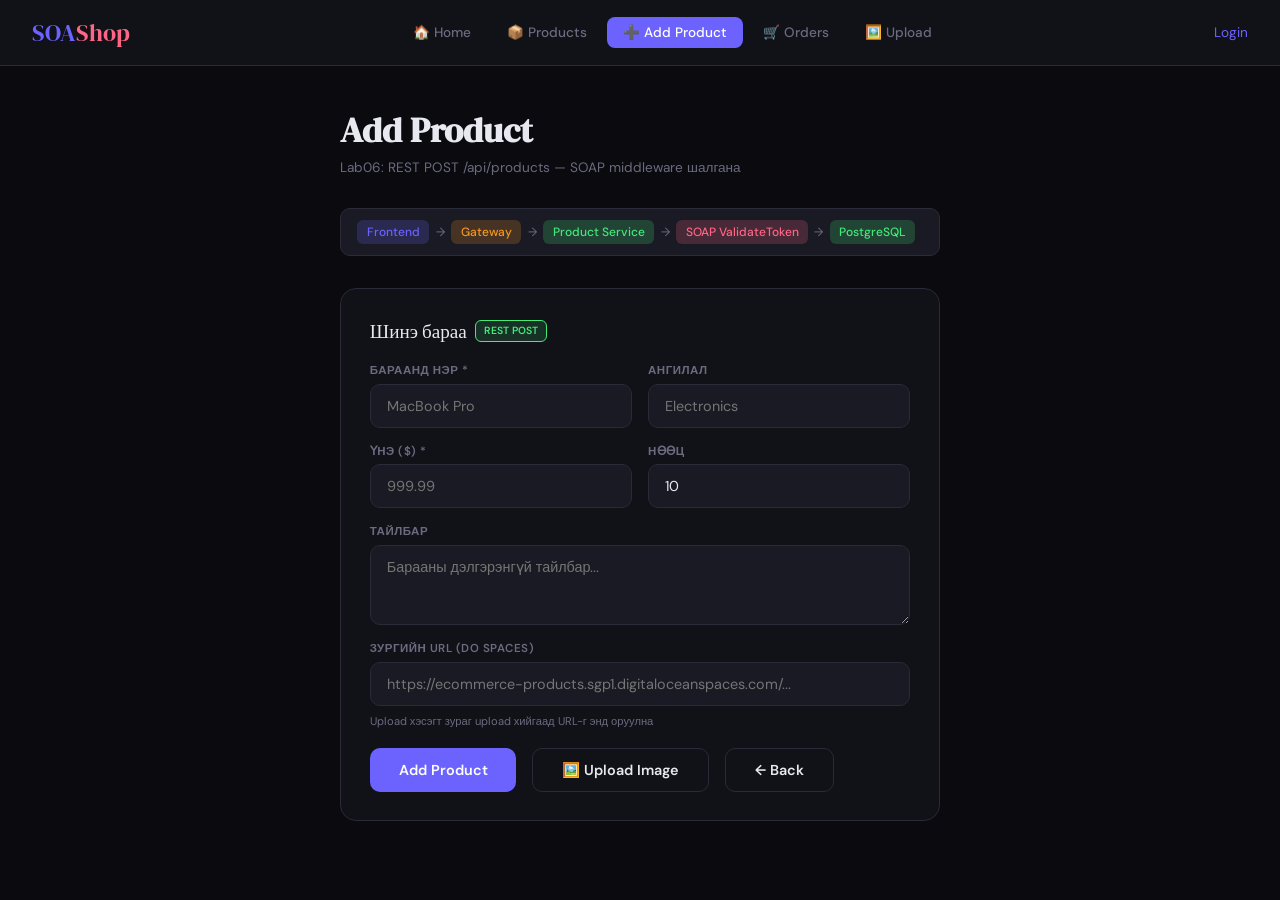
==== add-product.html @ 0b2d2a20 "feat: SOA E-Commerce Frontend" ====
<!DOCTYPE html>
<html lang="mn">
<head>
<meta charset="UTF-8">
<meta name="viewport" content="width=device-width, initial-scale=1.0">
<title>SOAShop — Add Product</title>
<link rel="stylesheet" href="css/style.css">
<style>
  .wrap { max-width: 600px; margin: 0 auto; }
</style>
</head>
<body>
<header id="header"></header>
<main>
  <div class="wrap">
    <h1>Add Product</h1>
    <p class="subtitle">Lab06: REST POST /api/products — SOAP middleware шалгана</p>

    <div class="flow">
      <span class="fn fn-client">Frontend</span>
      <span class="fa">→</span>
      <span class="fn fn-gateway">Gateway</span>
      <span class="fa">→</span>
      <span class="fn fn-service">Product Service</span>
      <span class="fa">→</span>
      <span class="fn fn-soap">SOAP ValidateToken</span>
      <span class="fa">→</span>
      <span class="fn fn-service">PostgreSQL</span>
    </div>

    <div class="card">
      <div class="card-title">Шинэ бараа <span class="badge badge-rest">REST POST</span></div>

      <div class="form-grid">
        <div class="field">
          <label>Бараанд нэр *</label>
          <input type="text" id="name" placeholder="MacBook Pro">
        </div>
        <div class="field">
          <label>Ангилал</label>
          <input type="text" id="category" placeholder="Electronics">
        </div>
        <div class="field">
          <label>Үнэ ($) *</label>
          <input type="number" id="price" placeholder="999.99" step="0.01">
        </div>
        <div class="field">
          <label>Нөөц</label>
          <input type="number" id="stock" placeholder="10" value="10">
        </div>
        <div class="field full">
          <label>Тайлбар</label>
          <textarea id="description" placeholder="Барааны дэлгэрэнгүй тайлбар..."></textarea>
        </div>
        <div class="field full">
          <label>Зургийн URL (DO Spaces)</label>
          <input type="text" id="imageUrl" placeholder="https://ecommerce-products.sgp1.digitaloceanspaces.com/...">
          <small style="color:var(--muted);font-size:0.7rem;margin-top:0.2rem">Upload хэсэгт зураг upload хийгаад URL-г энд оруулна</small>
        </div>
      </div>

      <div style="display:flex;gap:1rem;margin-top:1.2rem">
        <button class="btn btn-primary" id="addBtn" onclick="addProduct()" style="margin-top:0">
          <span id="addSpin" class="spin" style="display:none"></span>
          Add Product
        </button>
        <a href="files.html" class="btn btn-outline" style="margin-top:0;text-decoration:none">🖼️ Upload Image</a>
        <a href="products.html" class="btn btn-outline" style="margin-top:0;text-decoration:none">← Back</a>
      </div>

      <div id="add-alert" class="alert"></div>
    </div>
  </div>
</main>

<script src="js/app.js"></script>
<script>
  renderHeader('add-product');

  // Pre-fill image URL from localStorage if coming from upload
  window.onload = () => {
    const url = localStorage.getItem('last_upload_url');
    if (url) {
      document.getElementById('imageUrl').value = url;
      localStorage.removeItem('last_upload_url');
    }
  };

  async function addProduct() {
    if (!requireAuth()) return;

    const name  = document.getElementById('name').value.trim();
    const price = parseFloat(document.getElementById('price').value);

    if (!name || !price) {
      return showAlert('add-alert', 'error', 'Нэр болон үнэ заавал оруулна уу');
    }

    document.getElementById('addSpin').style.display = 'inline-block';
    document.getElementById('addBtn').disabled = true;

    try {
      const { data, status, ok } = await apiPost('/api/products', {
        name,
        category:    document.getElementById('category').value.trim() || 'General',
        price,
        stock:       parseInt(document.getElementById('stock').value) || 0,
        description: document.getElementById('description').value.trim(),
        imageUrl:    document.getElementById('imageUrl').value.trim() || null
      });

      if (ok) {
        showAlert('add-alert', 'success', `✅ Бараа нэмэгдлээ! ID: ${data.id}`);
        setTimeout(() => window.location.href = 'products.html', 1500);
      } else if (status === 401 || status === 403) {
        showAlert('add-alert', 'error', '❌ Эрх хүрэхгүй байна. SELLER эрхтэйгээр нэвтрэнэ үү.');
      } else {
        showAlert('add-alert', 'error', `❌ Алдаа: ${status}`);
      }
    } catch(e) {
      showAlert('add-alert', 'error', 'Gateway error: ' + e.message);
    }

    document.getElementById('addSpin').style.display = 'none';
    document.getElementById('addBtn').disabled = false;
  }
</script>
</body>
</html>
---- css/style.css ----
@import url('https://fonts.googleapis.com/css2?family=DM+Serif+Display:ital@0;1&family=DM+Sans:wght@300;400;500;600&display=swap');

:root {
  --bg: #0a0a0f;
  --surface: #111118;
  --surface2: #1a1a24;
  --border: #2a2a38;
  --accent: #6c63ff;
  --accent2: #ff6584;
  --success: #43e97b;
  --warning: #f7971e;
  --text: #e8e8f0;
  --muted: #6b6b80;
  --font-display: 'DM Serif Display', serif;
  --font-body: 'DM Sans', sans-serif;
}

* { margin: 0; padding: 0; box-sizing: border-box; }

body {
  background: var(--bg);
  color: var(--text);
  font-family: var(--font-body);
  min-height: 100vh;
}

/* HEADER */
header {
  display: flex;
  align-items: center;
  justify-content: space-between;
  padding: 1rem 2rem;
  border-bottom: 1px solid var(--border);
  background: var(--surface);
  position: sticky;
  top: 0;
  z-index: 100;
}

.logo {
  font-family: var(--font-display);
  font-size: 1.5rem;
  color: var(--accent);
  text-decoration: none;
}
.logo span { color: var(--accent2); }

nav { display: flex; gap: 0.25rem; }

nav a {
  padding: 0.45rem 1rem;
  border-radius: 8px;
  text-decoration: none;
  color: var(--muted);
  font-size: 0.85rem;
  font-weight: 500;
  transition: all 0.2s;
}
nav a:hover { color: var(--text); background: var(--surface2); }
nav a.active { background: var(--accent); color: white; }

.user-badge {
  display: flex;
  align-items: center;
  gap: 0.5rem;
  font-size: 0.8rem;
  color: var(--muted);
}

.role-tag {
  background: var(--accent);
  color: white;
  padding: 0.2rem 0.6rem;
  border-radius: 20px;
  font-size: 0.7rem;
  font-weight: 600;
}

.btn-logout {
  background: transparent;
  border: 1px solid var(--border);
  color: var(--muted);
  padding: 0.3rem 0.7rem;
  border-radius: 8px;
  cursor: pointer;
  font-size: 0.75rem;
  font-family: var(--font-body);
  transition: all 0.2s;
}
.btn-logout:hover { border-color: var(--accent2); color: var(--accent2); }

/* MAIN */
main {
  max-width: 1000px;
  margin: 0 auto;
  padding: 2.5rem 2rem;
}

h1 {
  font-family: var(--font-display);
  font-size: 2.2rem;
  margin-bottom: 0.3rem;
}

.subtitle { color: var(--muted); font-size: 0.85rem; margin-bottom: 2rem; }

/* FLOW BAR */
.flow {
  display: flex;
  align-items: center;
  gap: 0.4rem;
  flex-wrap: wrap;
  font-size: 0.75rem;
  padding: 0.7rem 1rem;
  background: var(--surface2);
  border-radius: 10px;
  margin-bottom: 2rem;
  border: 1px solid var(--border);
}
.fn { padding: 0.25rem 0.6rem; border-radius: 6px; font-weight: 500; }
.fn-client  { background: rgba(108,99,255,0.2); color: var(--accent); }
.fn-gateway { background: rgba(247,151,30,0.2);  color: var(--warning); }
.fn-service { background: rgba(67,233,123,0.2);  color: var(--success); }
.fn-soap    { background: rgba(255,101,132,0.2);  color: var(--accent2); }
.fa { color: var(--muted); }

/* CARD */
.card {
  background: var(--surface);
  border: 1px solid var(--border);
  border-radius: 16px;
  padding: 1.8rem;
  margin-bottom: 1.5rem;
}

.card-title {
  font-family: var(--font-display);
  font-size: 1.2rem;
  margin-bottom: 1.2rem;
  display: flex;
  align-items: center;
  gap: 0.5rem;
}

.badge {
  font-size: 0.65rem;
  font-family: var(--font-body);
  padding: 0.2rem 0.5rem;
  border-radius: 6px;
  font-weight: 600;
}
.badge-soap { background: rgba(108,99,255,0.15); border: 1px solid var(--accent); color: var(--accent); }
.badge-rest { background: rgba(67,233,123,0.15); border: 1px solid var(--success); color: var(--success); }
.badge-cache { background: rgba(247,151,30,0.15); border: 1px solid var(--warning); color: var(--warning); }

/* FORM */
.form-grid { display: grid; grid-template-columns: 1fr 1fr; gap: 1rem; }
.form-grid.one { grid-template-columns: 1fr; }

.field { display: flex; flex-direction: column; gap: 0.35rem; }
.field label {
  font-size: 0.72rem;
  color: var(--muted);
  font-weight: 600;
  text-transform: uppercase;
  letter-spacing: 0.5px;
}
.field input,
.field select,
.field textarea {
  background: var(--surface2);
  border: 1px solid var(--border);
  color: var(--text);
  padding: 0.75rem 1rem;
  border-radius: 10px;
  font-family: var(--font-body);
  font-size: 0.9rem;
  outline: none;
  transition: border-color 0.2s;
}
.field input:focus,
.field select:focus,
.field textarea:focus { border-color: var(--accent); }
.field textarea { resize: vertical; min-height: 80px; }
.field select option { background: var(--surface2); }

.full { grid-column: 1 / -1; }

/* BUTTONS */
.btn {
  padding: 0.75rem 1.8rem;
  border: none;
  border-radius: 10px;
  cursor: pointer;
  font-family: var(--font-body);
  font-size: 0.9rem;
  font-weight: 600;
  transition: all 0.2s;
  display: inline-flex;
  align-items: center;
  gap: 0.5rem;
  margin-top: 1.2rem;
}
.btn-primary  { background: var(--accent);  color: white; }
.btn-primary:hover { background: #5a52e0; transform: translateY(-1px); }
.btn-success  { background: var(--success); color: #0a0a0f; }
.btn-success:hover { opacity: 0.85; transform: translateY(-1px); }
.btn-outline {
  background: transparent;
  border: 1px solid var(--border);
  color: var(--text);
  margin-top: 0;
}
.btn-outline:hover { border-color: var(--accent); color: var(--accent); }
.btn:disabled { opacity: 0.5; cursor: not-allowed; transform: none !important; }

/* ALERT */
.alert {
  padding: 0.8rem 1rem;
  border-radius: 10px;
  font-size: 0.85rem;
  margin-top: 1rem;
  display: none;
}
.alert.show { display: block; }
.alert-success { background: rgba(67,233,123,0.1);  border: 1px solid var(--success); color: var(--success); }
.alert-error   { background: rgba(255,101,132,0.1); border: 1px solid var(--accent2); color: var(--accent2); }
.alert-info    { background: rgba(108,99,255,0.1);  border: 1px solid var(--accent);  color: var(--accent);  }

/* SPINNER */
.spin {
  display: inline-block;
  width: 14px; height: 14px;
  border: 2px solid rgba(255,255,255,0.3);
  border-top-color: white;
  border-radius: 50%;
  animation: spin 0.7s linear infinite;
}
@keyframes spin { to { transform: rotate(360deg); } }

/* DIVIDER */
.divider {
  text-align: center;
  color: var(--muted);
  font-size: 0.8rem;
  margin: 1.2rem 0;
  position: relative;
}
.divider::before, .divider::after {
  content: '';
  position: absolute;
  top: 50%;
  width: 42%;
  height: 1px;
  background: var(--border);
}
.divider::before { left: 0; }
.divider::after  { right: 0; }

/* TOKEN BOX */
.token-box {
  background: #050508;
  border: 1px solid var(--success);
  border-radius: 10px;
  padding: 0.8rem 1rem;
  font-family: monospace;
  font-size: 0.72rem;
  color: var(--success);
  word-break: break-all;
  margin-top: 1rem;
  max-height: 70px;
  overflow: hidden;
}

/* PRODUCT GRID */
.product-grid {
  display: grid;
  grid-template-columns: repeat(auto-fill, minmax(200px, 1fr));
  gap: 1rem;
  margin-top: 1rem;
}

.prod-card {
  background: var(--surface2);
  border: 1px solid var(--border);
  border-radius: 14px;
  padding: 1.1rem;
  cursor: pointer;
  transition: all 0.2s;
}
.prod-card:hover { border-color: var(--accent); transform: translateY(-2px); }
.prod-card img {
  width: 100%; height: 120px;
  object-fit: cover;
  border-radius: 8px;
  margin-bottom: 0.7rem;
}
.prod-name { font-family: var(--font-display); font-size: 0.95rem; margin-bottom: 0.3rem; }
.prod-price { color: var(--accent); font-weight: 600; margin-bottom: 0.2rem; }
.prod-meta  { font-size: 0.72rem; color: var(--muted); display: flex; justify-content: space-between; }
.prod-id    { font-size: 0.62rem; color: var(--muted); margin-top: 0.4rem; word-break: break-all; font-family: monospace; }

/* CACHE INDICATOR */
.cache-bar {
  display: flex;
  align-items: center;
  justify-content: space-between;
  margin-bottom: 1rem;
}
.cache-pill {
  display: flex;
  align-items: center;
  gap: 0.5rem;
  font-size: 0.75rem;
  padding: 0.35rem 0.8rem;
  background: var(--surface2);
  border-radius: 20px;
  border: 1px solid var(--border);
}
.cdot { width: 8px; height: 8px; border-radius: 50%; background: var(--muted); }
.cdot.hit  { background: var(--success); animation: blink 1s infinite; }
.cdot.miss { background: var(--warning); }
@keyframes blink { 0%,100%{opacity:1} 50%{opacity:.3} }

/* ORDER CARD */
.order-card {
  background: var(--surface2);
  border: 1px solid var(--border);
  border-radius: 12px;
  padding: 1rem 1.2rem;
  margin-bottom: 0.75rem;
  display: flex;
  justify-content: space-between;
  align-items: center;
}
.order-id   { font-size: 0.75rem; color: var(--muted); font-family: monospace; }
.order-amt  { color: var(--success); font-weight: 700; font-size: 1.1rem; }
.order-status {
  font-size: 0.7rem;
  padding: 0.2rem 0.6rem;
  border-radius: 20px;
  background: rgba(108,99,255,0.15);
  color: var(--accent);
}

/* EMPTY STATE */
.empty {
  text-align: center;
  padding: 2.5rem;
  color: var(--muted);
  font-size: 0.85rem;
}
.empty-icon { font-size: 2.5rem; margin-bottom: 0.5rem; }

/* UPLOAD AREA */
.upload-area {
  border: 2px dashed var(--border);
  border-radius: 14px;
  padding: 2.5rem;
  text-align: center;
  cursor: pointer;
  transition: all 0.2s;
}
.upload-area:hover { border-color: var(--accent); background: rgba(108,99,255,0.05); }
.upload-area input { display: none; }
.upload-icon { font-size: 2.5rem; margin-bottom: 0.5rem; }
.upload-text { color: var(--muted); font-size: 0.85rem; }

.url-result {
  background: var(--surface2);
  border: 1px solid var(--success);
  border-radius: 10px;
  padding: 0.8rem 1rem;
  font-family: monospace;
  font-size: 0.75rem;
  color: var(--success);
  word-break: break-all;
  margin-top: 1rem;
}

.preview-img {
  width: 100%;
  max-height: 250px;
  object-fit: contain;
  border-radius: 10px;
  margin-top: 1rem;
  display: none;
}
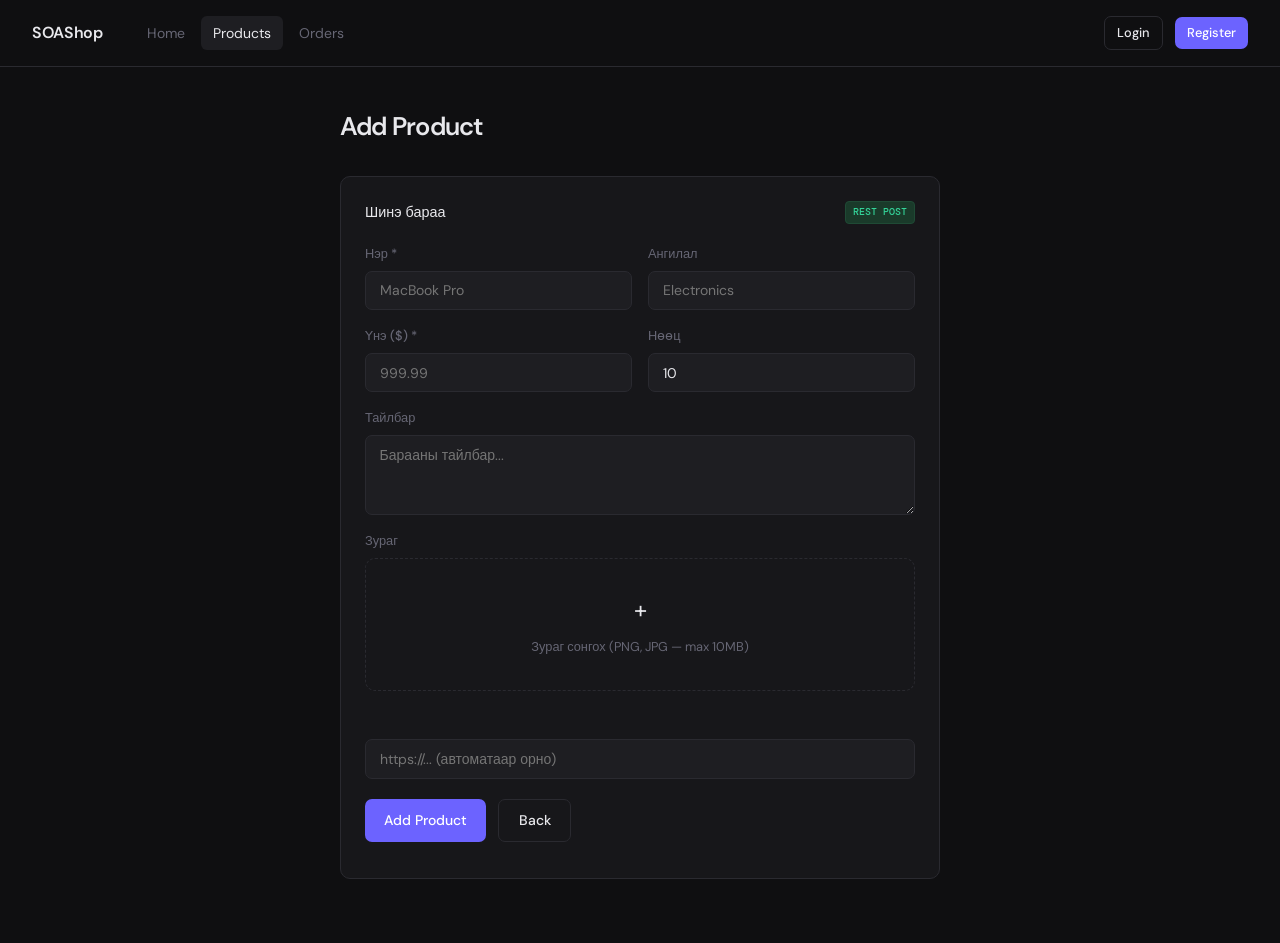
==== commit ef405301: "frontend: simplify UI, inline image upload, remove files.html" ====
--- a/add-product.html
+++ b/add-product.html
@@ -5,35 +5,20 @@
 <meta name="viewport" content="width=device-width, initial-scale=1.0">
 <title>SOAShop — Add Product</title>
 <link rel="stylesheet" href="css/style.css">
-<style>
-  .wrap { max-width: 600px; margin: 0 auto; }
-</style>
 </head>
 <body>
 <header id="header"></header>
 <main>
-  <div class="wrap">
+  <div style="max-width:600px;margin:0 auto">
     <h1>Add Product</h1>
-    <p class="subtitle">Lab06: REST POST /api/products — SOAP middleware шалгана</p>
-
-    <div class="flow">
-      <span class="fn fn-client">Frontend</span>
-      <span class="fa">→</span>
-      <span class="fn fn-gateway">Gateway</span>
-      <span class="fa">→</span>
-      <span class="fn fn-service">Product Service</span>
-      <span class="fa">→</span>
-      <span class="fn fn-soap">SOAP ValidateToken</span>
-      <span class="fa">→</span>
-      <span class="fn fn-service">PostgreSQL</span>
-    </div>
-
     <div class="card">
-      <div class="card-title">Шинэ бараа <span class="badge badge-rest">REST POST</span></div>
-
+      <div class="card-header">
+        <span class="card-title">Шинэ бараа</span>
+        <span class="badge badge-rest">REST POST</span>
+      </div>
       <div class="form-grid">
         <div class="field">
-          <label>Бараанд нэр *</label>
+          <label>Нэр *</label>
           <input type="text" id="name" placeholder="MacBook Pro">
         </div>
         <div class="field">
@@ -46,59 +31,87 @@
         </div>
         <div class="field">
           <label>Нөөц</label>
-          <input type="number" id="stock" placeholder="10" value="10">
+          <input type="number" id="stock" value="10">
         </div>
         <div class="field full">
           <label>Тайлбар</label>
-          <textarea id="description" placeholder="Барааны дэлгэрэнгүй тайлбар..."></textarea>
+          <textarea id="description" placeholder="Барааны тайлбар..."></textarea>
         </div>
         <div class="field full">
-          <label>Зургийн URL (DO Spaces)</label>
-          <input type="text" id="imageUrl" placeholder="https://ecommerce-products.sgp1.digitaloceanspaces.com/...">
-          <small style="color:var(--muted);font-size:0.7rem;margin-top:0.2rem">Upload хэсэгт зураг upload хийгаад URL-г энд оруулна</small>
+          <label>Зураг</label>
+          <div class="upload-area" id="uploadArea" onclick="document.getElementById('fileInput').click()">
+            <input type="file" id="fileInput" accept="image/*" onchange="handleFile(event)">
+            <div id="uploadPlaceholder">
+              <div style="font-size:1.5rem;margin-bottom:0.4rem">+</div>
+              <div class="upload-text">Зураг сонгох (PNG, JPG — max 10MB)</div>
+            </div>
+            <img id="previewImg" class="preview-img" alt="preview">
+          </div>
+          <div id="upload-status" class="alert"></div>
+          <input type="text" id="imageUrl" placeholder="https://... (автоматаар орно)" style="margin-top:0.5rem">
         </div>
       </div>
-
-      <div style="display:flex;gap:1rem;margin-top:1.2rem">
+      <div style="display:flex;gap:0.75rem;margin-top:1.25rem">
         <button class="btn btn-primary" id="addBtn" onclick="addProduct()" style="margin-top:0">
           <span id="addSpin" class="spin" style="display:none"></span>
           Add Product
         </button>
-        <a href="files.html" class="btn btn-outline" style="margin-top:0;text-decoration:none">🖼️ Upload Image</a>
-        <a href="products.html" class="btn btn-outline" style="margin-top:0;text-decoration:none">← Back</a>
+        <a href="products.html" class="btn btn-outline" style="margin-top:0;text-decoration:none">Back</a>
       </div>
-
       <div id="add-alert" class="alert"></div>
     </div>
   </div>
 </main>
-
 <script src="js/app.js"></script>
 <script>
-  renderHeader('add-product');
+  renderHeader('products');
 
-  // Pre-fill image URL from localStorage if coming from upload
-  window.onload = () => {
-    const url = localStorage.getItem('last_upload_url');
-    if (url) {
-      document.getElementById('imageUrl').value = url;
-      localStorage.removeItem('last_upload_url');
+  function handleFile(e) {
+    const file = e.target.files[0];
+    if (!file) return;
+    // Preview
+    const reader = new FileReader();
+    reader.onload = ev => {
+      const img = document.getElementById('previewImg');
+      img.src = ev.target.result;
+      img.style.display = 'block';
+      document.getElementById('uploadPlaceholder').style.display = 'none';
+    };
+    reader.readAsDataURL(file);
+    // Auto-upload
+    uploadImage(file);
+  }
+
+  async function uploadImage(file) {
+    if (!getToken()) return;
+    showAlert('upload-status', 'success', 'Зураг upload хийж байна...');
+    const formData = new FormData();
+    formData.append('file', file);
+    try {
+      const res = await fetch(`${GATEWAY}/api/files/upload`, {
+        method: 'POST',
+        headers: { 'Authorization': `Bearer ${getToken()}` },
+        body: formData
+      });
+      if (res.ok) {
+        const data = await res.json();
+        document.getElementById('imageUrl').value = data.url;
+        showAlert('upload-status', 'success', 'Зураг амжилттай upload хийгдлээ');
+      } else {
+        showAlert('upload-status', 'error', 'Upload амжилтгүй: ' + res.status);
+      }
+    } catch(e) {
+      showAlert('upload-status', 'error', 'Upload error: ' + e.message);
     }
-  };
+  }
 
   async function addProduct() {
     if (!requireAuth()) return;
-
     const name  = document.getElementById('name').value.trim();
     const price = parseFloat(document.getElementById('price').value);
-
-    if (!name || !price) {
-      return showAlert('add-alert', 'error', 'Нэр болон үнэ заавал оруулна уу');
-    }
-
+    if (!name || !price) return showAlert('add-alert', 'error', 'Нэр болон үнэ заавал оруулна уу');
     document.getElementById('addSpin').style.display = 'inline-block';
     document.getElementById('addBtn').disabled = true;
-
     try {
       const { data, status, ok } = await apiPost('/api/products', {
         name,
@@ -108,22 +121,20 @@
         description: document.getElementById('description').value.trim(),
         imageUrl:    document.getElementById('imageUrl').value.trim() || null
       });
-
       if (ok) {
-        showAlert('add-alert', 'success', `✅ Бараа нэмэгдлээ! ID: ${data.id}`);
+        showAlert('add-alert', 'success', `Бараа нэмэгдлээ! ID: ${data.id}`);
         setTimeout(() => window.location.href = 'products.html', 1500);
       } else if (status === 401 || status === 403) {
-        showAlert('add-alert', 'error', '❌ Эрх хүрэхгүй байна. SELLER эрхтэйгээр нэвтрэнэ үү.');
+        showAlert('add-alert', 'error', 'Эрх хүрэхгүй байна. SELLER эрхтэйгээр нэвтрэнэ үү.');
       } else {
-        showAlert('add-alert', 'error', `❌ Алдаа: ${status}`);
+        showAlert('add-alert', 'error', `Алдаа: ${status}`);
       }
     } catch(e) {
       showAlert('add-alert', 'error', 'Gateway error: ' + e.message);
     }
-
     document.getElementById('addSpin').style.display = 'none';
     document.getElementById('addBtn').disabled = false;
   }
 </script>
 </body>
-</html>
+</html>
--- a/css/style.css
+++ b/css/style.css
@@ -1,240 +1,218 @@
-@import url('https://fonts.googleapis.com/css2?family=DM+Serif+Display:ital@0;1&family=DM+Sans:wght@300;400;500;600&display=swap');
+@import url('https://fonts.googleapis.com/css2?family=DM+Sans:wght@300;400;500;600&family=DM+Mono:wght@400;500&display=swap');
+
+*, *::before, *::after { box-sizing: border-box; margin: 0; padding: 0; }
 
 :root {
-  --bg: #0a0a0f;
-  --surface: #111118;
-  --surface2: #1a1a24;
-  --border: #2a2a38;
-  --accent: #6c63ff;
-  --accent2: #ff6584;
-  --success: #43e97b;
-  --warning: #f7971e;
-  --text: #e8e8f0;
-  --muted: #6b6b80;
-  --font-display: 'DM Serif Display', serif;
-  --font-body: 'DM Sans', sans-serif;
-}
-
-* { margin: 0; padding: 0; box-sizing: border-box; }
+  --bg:       #0f0f11;
+  --surface:  #17171a;
+  --surface2: #1e1e22;
+  --border:   #2a2a30;
+  --text:     #e8e8ec;
+  --muted:    #666674;
+  --accent:   #6c63ff;
+  --accent2:  #a78bfa;
+  --success:  #34d399;
+  --error:    #f87171;
+  --warn:     #fbbf24;
+  --font:     'DM Sans', sans-serif;
+  --mono:     'DM Mono', monospace;
+  --radius:   10px;
+}
 
 body {
   background: var(--bg);
   color: var(--text);
-  font-family: var(--font-body);
+  font-family: var(--font);
+  font-size: 15px;
+  line-height: 1.6;
   min-height: 100vh;
 }
 
-/* HEADER */
-header {
-  display: flex;
-  align-items: center;
-  justify-content: space-between;
+/* NAV */
+nav {
+  display: flex;
+  align-items: center;
+  gap: 2rem;
   padding: 1rem 2rem;
   border-bottom: 1px solid var(--border);
-  background: var(--surface);
   position: sticky;
   top: 0;
+  background: var(--bg);
   z-index: 100;
 }
-
-.logo {
-  font-family: var(--font-display);
-  font-size: 1.5rem;
-  color: var(--accent);
+.nav-logo {
+  font-weight: 600;
+  font-size: 1rem;
+  color: var(--text);
   text-decoration: none;
-}
-.logo span { color: var(--accent2); }
-
-nav { display: flex; gap: 0.25rem; }
-
-nav a {
-  padding: 0.45rem 1rem;
-  border-radius: 8px;
+  letter-spacing: -0.02em;
+}
+.nav-links {
+  display: flex;
+  gap: 0.25rem;
+  flex: 1;
+}
+.nav-link {
+  color: var(--muted);
   text-decoration: none;
-  color: var(--muted);
-  font-size: 0.85rem;
-  font-weight: 500;
-  transition: all 0.2s;
-}
-nav a:hover { color: var(--text); background: var(--surface2); }
-nav a.active { background: var(--accent); color: white; }
-
-.user-badge {
-  display: flex;
-  align-items: center;
-  gap: 0.5rem;
+  font-size: 0.875rem;
+  padding: 0.35rem 0.75rem;
+  border-radius: 6px;
+  transition: all 0.15s;
+}
+.nav-link:hover, .nav-link.active {
+  color: var(--text);
+  background: var(--surface2);
+}
+.nav-right {
+  display: flex;
+  align-items: center;
+  gap: 0.75rem;
+  margin-left: auto;
+}
+.nav-user {
   font-size: 0.8rem;
   color: var(--muted);
-}
-
-.role-tag {
-  background: var(--accent);
-  color: white;
-  padding: 0.2rem 0.6rem;
-  border-radius: 20px;
+  font-family: var(--mono);
+}
+.nav-role {
   font-size: 0.7rem;
-  font-weight: 600;
-}
-
-.btn-logout {
-  background: transparent;
-  border: 1px solid var(--border);
-  color: var(--muted);
-  padding: 0.3rem 0.7rem;
-  border-radius: 8px;
-  cursor: pointer;
-  font-size: 0.75rem;
-  font-family: var(--font-body);
-  transition: all 0.2s;
-}
-.btn-logout:hover { border-color: var(--accent2); color: var(--accent2); }
-
-/* MAIN */
+  padding: 0.15rem 0.5rem;
+  border-radius: 4px;
+  background: var(--surface2);
+  color: var(--accent2);
+  border: 1px solid var(--border);
+}
+
+/* LAYOUT */
 main {
-  max-width: 1000px;
+  max-width: 960px;
   margin: 0 auto;
   padding: 2.5rem 2rem;
 }
+.narrow { max-width: 480px; margin: 0 auto; }
 
 h1 {
-  font-family: var(--font-display);
-  font-size: 2.2rem;
-  margin-bottom: 0.3rem;
-}
-
-.subtitle { color: var(--muted); font-size: 0.85rem; margin-bottom: 2rem; }
-
-/* FLOW BAR */
-.flow {
-  display: flex;
-  align-items: center;
-  gap: 0.4rem;
-  flex-wrap: wrap;
-  font-size: 0.75rem;
-  padding: 0.7rem 1rem;
-  background: var(--surface2);
-  border-radius: 10px;
-  margin-bottom: 2rem;
-  border: 1px solid var(--border);
-}
-.fn { padding: 0.25rem 0.6rem; border-radius: 6px; font-weight: 500; }
-.fn-client  { background: rgba(108,99,255,0.2); color: var(--accent); }
-.fn-gateway { background: rgba(247,151,30,0.2);  color: var(--warning); }
-.fn-service { background: rgba(67,233,123,0.2);  color: var(--success); }
-.fn-soap    { background: rgba(255,101,132,0.2);  color: var(--accent2); }
-.fa { color: var(--muted); }
+  font-size: 1.6rem;
+  font-weight: 600;
+  letter-spacing: -0.03em;
+  margin-bottom: 1.75rem;
+}
+.page-desc {
+  font-size: 0.8rem;
+  color: var(--muted);
+  font-family: var(--mono);
+  margin-bottom: 1.75rem;
+  margin-top: -1.25rem;
+}
 
 /* CARD */
 .card {
   background: var(--surface);
   border: 1px solid var(--border);
-  border-radius: 16px;
-  padding: 1.8rem;
+  border-radius: var(--radius);
+  padding: 1.5rem;
   margin-bottom: 1.5rem;
 }
-
+.card-header {
+  display: flex;
+  justify-content: space-between;
+  align-items: center;
+  margin-bottom: 1.25rem;
+}
 .card-title {
-  font-family: var(--font-display);
-  font-size: 1.2rem;
-  margin-bottom: 1.2rem;
-  display: flex;
-  align-items: center;
-  gap: 0.5rem;
-}
-
+  font-weight: 500;
+  font-size: 0.9rem;
+}
+
+/* FORM */
+.form-grid {
+  display: grid;
+  grid-template-columns: 1fr 1fr;
+  gap: 1rem;
+}
+.field { display: flex; flex-direction: column; gap: 0.4rem; }
+.field.full { grid-column: 1 / -1; }
+label { font-size: 0.8rem; color: var(--muted); font-weight: 500; }
+input, textarea, select {
+  background: var(--surface2);
+  border: 1px solid var(--border);
+  border-radius: 7px;
+  color: var(--text);
+  font-family: var(--font);
+  font-size: 0.875rem;
+  padding: 0.6rem 0.85rem;
+  outline: none;
+  transition: border-color 0.15s;
+  width: 100%;
+}
+input:focus, textarea:focus, select:focus {
+  border-color: var(--accent);
+}
+textarea { resize: vertical; min-height: 80px; }
+select { cursor: pointer; }
+
+/* BUTTONS */
+.btn {
+  display: inline-flex;
+  align-items: center;
+  gap: 0.4rem;
+  border: none;
+  border-radius: 7px;
+  cursor: pointer;
+  font-family: var(--font);
+  font-size: 0.875rem;
+  font-weight: 500;
+  padding: 0.6rem 1.2rem;
+  transition: all 0.15s;
+  text-decoration: none;
+  margin-top: 1.25rem;
+}
+.btn-primary { background: var(--accent); color: white; }
+.btn-primary:hover { background: #5a52e0; }
+.btn-outline { background: transparent; border: 1px solid var(--border); color: var(--text); }
+.btn-outline:hover { border-color: var(--accent); color: var(--accent); }
+.btn-success { background: #059669; color: white; }
+.btn-success:hover { background: #047857; }
+.btn:disabled { opacity: 0.5; cursor: not-allowed; }
+.btn-sm { padding: 0.35rem 0.75rem; font-size: 0.8rem; margin-top: 0; }
+
+/* BADGE */
 .badge {
   font-size: 0.65rem;
-  font-family: var(--font-body);
-  padding: 0.2rem 0.5rem;
-  border-radius: 6px;
-  font-weight: 600;
-}
-.badge-soap { background: rgba(108,99,255,0.15); border: 1px solid var(--accent); color: var(--accent); }
-.badge-rest { background: rgba(67,233,123,0.15); border: 1px solid var(--success); color: var(--success); }
-.badge-cache { background: rgba(247,151,30,0.15); border: 1px solid var(--warning); color: var(--warning); }
-
-/* FORM */
-.form-grid { display: grid; grid-template-columns: 1fr 1fr; gap: 1rem; }
-.form-grid.one { grid-template-columns: 1fr; }
-
-.field { display: flex; flex-direction: column; gap: 0.35rem; }
-.field label {
-  font-size: 0.72rem;
-  color: var(--muted);
-  font-weight: 600;
-  text-transform: uppercase;
-  letter-spacing: 0.5px;
-}
-.field input,
-.field select,
-.field textarea {
-  background: var(--surface2);
-  border: 1px solid var(--border);
-  color: var(--text);
-  padding: 0.75rem 1rem;
-  border-radius: 10px;
-  font-family: var(--font-body);
-  font-size: 0.9rem;
-  outline: none;
-  transition: border-color 0.2s;
-}
-.field input:focus,
-.field select:focus,
-.field textarea:focus { border-color: var(--accent); }
-.field textarea { resize: vertical; min-height: 80px; }
-.field select option { background: var(--surface2); }
-
-.full { grid-column: 1 / -1; }
-
-/* BUTTONS */
-.btn {
-  padding: 0.75rem 1.8rem;
-  border: none;
-  border-radius: 10px;
-  cursor: pointer;
-  font-family: var(--font-body);
-  font-size: 0.9rem;
-  font-weight: 600;
-  transition: all 0.2s;
-  display: inline-flex;
-  align-items: center;
-  gap: 0.5rem;
-  margin-top: 1.2rem;
-}
-.btn-primary  { background: var(--accent);  color: white; }
-.btn-primary:hover { background: #5a52e0; transform: translateY(-1px); }
-.btn-success  { background: var(--success); color: #0a0a0f; }
-.btn-success:hover { opacity: 0.85; transform: translateY(-1px); }
-.btn-outline {
-  background: transparent;
-  border: 1px solid var(--border);
-  color: var(--text);
-  margin-top: 0;
-}
-.btn-outline:hover { border-color: var(--accent); color: var(--accent); }
-.btn:disabled { opacity: 0.5; cursor: not-allowed; transform: none !important; }
+  font-family: var(--mono);
+  padding: 0.15rem 0.45rem;
+  border-radius: 4px;
+  font-weight: 500;
+}
+.badge-rest { background: #1a3a2a; color: #34d399; border: 1px solid #1f4a35; }
+.badge-soap { background: #1a1a3a; color: #818cf8; border: 1px solid #252545; }
 
 /* ALERT */
 .alert {
-  padding: 0.8rem 1rem;
-  border-radius: 10px;
-  font-size: 0.85rem;
-  margin-top: 1rem;
-  display: none;
-}
-.alert.show { display: block; }
-.alert-success { background: rgba(67,233,123,0.1);  border: 1px solid var(--success); color: var(--success); }
-.alert-error   { background: rgba(255,101,132,0.1); border: 1px solid var(--accent2); color: var(--accent2); }
-.alert-info    { background: rgba(108,99,255,0.1);  border: 1px solid var(--accent);  color: var(--accent);  }
-
-/* SPINNER */
+  border-radius: 7px;
+  font-size: 0.8rem;
+  margin-top: 0.75rem;
+  padding: 0;
+  max-height: 0;
+  overflow: hidden;
+  transition: all 0.2s;
+}
+.alert.show {
+  padding: 0.7rem 1rem;
+  max-height: 80px;
+}
+.alert.success { background: #0a2a1a; border: 1px solid #1a4a2a; color: var(--success); }
+.alert.error { background: #2a0a0a; border: 1px solid #4a1a1a; color: var(--error); }
+
+/* SPIN */
 .spin {
+  width: 14px; height: 14px;
+  border: 2px solid transparent;
+  border-top-color: currentColor;
+  border-radius: 50%;
+  animation: spin 0.6s linear infinite;
   display: inline-block;
-  width: 14px; height: 14px;
-  border: 2px solid rgba(255,255,255,0.3);
-  border-top-color: white;
-  border-radius: 50%;
-  animation: spin 0.7s linear infinite;
 }
 @keyframes spin { to { transform: rotate(360deg); } }
 
@@ -242,8 +220,8 @@
 .divider {
   text-align: center;
   color: var(--muted);
-  font-size: 0.8rem;
-  margin: 1.2rem 0;
+  font-size: 0.75rem;
+  margin: 1.25rem 0;
   position: relative;
 }
 .divider::before, .divider::after {
@@ -255,134 +233,147 @@
   background: var(--border);
 }
 .divider::before { left: 0; }
-.divider::after  { right: 0; }
-
-/* TOKEN BOX */
-.token-box {
-  background: #050508;
-  border: 1px solid var(--success);
-  border-radius: 10px;
-  padding: 0.8rem 1rem;
-  font-family: monospace;
-  font-size: 0.72rem;
-  color: var(--success);
-  word-break: break-all;
-  margin-top: 1rem;
-  max-height: 70px;
-  overflow: hidden;
-}
-
-/* PRODUCT GRID */
+.divider::after { right: 0; }
+
+/* PRODUCTS */
 .product-grid {
   display: grid;
   grid-template-columns: repeat(auto-fill, minmax(200px, 1fr));
   gap: 1rem;
   margin-top: 1rem;
 }
-
 .prod-card {
   background: var(--surface2);
   border: 1px solid var(--border);
-  border-radius: 14px;
-  padding: 1.1rem;
+  border-radius: var(--radius);
+  padding: 1rem;
   cursor: pointer;
-  transition: all 0.2s;
-}
-.prod-card:hover { border-color: var(--accent); transform: translateY(-2px); }
+  transition: border-color 0.15s;
+}
+.prod-card:hover { border-color: var(--accent); }
 .prod-card img {
-  width: 100%; height: 120px;
+  width: 100%;
+  height: 120px;
   object-fit: cover;
-  border-radius: 8px;
-  margin-bottom: 0.7rem;
-}
-.prod-name { font-family: var(--font-display); font-size: 0.95rem; margin-bottom: 0.3rem; }
-.prod-price { color: var(--accent); font-weight: 600; margin-bottom: 0.2rem; }
-.prod-meta  { font-size: 0.72rem; color: var(--muted); display: flex; justify-content: space-between; }
-.prod-id    { font-size: 0.62rem; color: var(--muted); margin-top: 0.4rem; word-break: break-all; font-family: monospace; }
-
-/* CACHE INDICATOR */
-.cache-bar {
-  display: flex;
-  align-items: center;
+  border-radius: 6px;
+  margin-bottom: 0.75rem;
+}
+.prod-name { font-size: 0.875rem; font-weight: 500; margin-bottom: 0.3rem; }
+.prod-price { font-size: 1rem; font-weight: 600; color: var(--accent2); margin-bottom: 0.3rem; }
+.prod-meta { font-size: 0.72rem; color: var(--muted); display: flex; justify-content: space-between; }
+.prod-id { font-size: 0.65rem; color: var(--muted); font-family: var(--mono); margin-top: 0.35rem; overflow: hidden; text-overflow: ellipsis; white-space: nowrap; }
+
+/* CACHE */
+.cache-pill {
+  display: flex;
+  align-items: center;
+  gap: 0.4rem;
+  font-size: 0.75rem;
+  font-family: var(--mono);
+  color: var(--muted);
+}
+.cdot { width: 7px; height: 7px; border-radius: 50%; background: var(--border); }
+.cdot.hit { background: var(--success); }
+.cdot.miss { background: var(--warn); }
+
+/* ORDERS */
+.split { display: grid; grid-template-columns: 1fr 1fr; gap: 1.5rem; }
+.order-card {
+  display: flex;
   justify-content: space-between;
+  align-items: center;
+  padding: 0.75rem;
+  border: 1px solid var(--border);
+  border-radius: 7px;
+  margin-bottom: 0.5rem;
+  font-size: 0.825rem;
+}
+.order-id { font-family: var(--mono); font-size: 0.75rem; }
+.order-amt { font-weight: 600; color: var(--accent2); }
+.order-status { font-size: 0.7rem; color: var(--muted); }
+
+/* UPLOAD */
+.upload-area {
+  border: 1px dashed var(--border);
+  border-radius: var(--radius);
+  padding: 2rem;
+  text-align: center;
+  cursor: pointer;
+  transition: border-color 0.15s;
   margin-bottom: 1rem;
 }
-.cache-pill {
-  display: flex;
-  align-items: center;
-  gap: 0.5rem;
-  font-size: 0.75rem;
-  padding: 0.35rem 0.8rem;
-  background: var(--surface2);
-  border-radius: 20px;
-  border: 1px solid var(--border);
-}
-.cdot { width: 8px; height: 8px; border-radius: 50%; background: var(--muted); }
-.cdot.hit  { background: var(--success); animation: blink 1s infinite; }
-.cdot.miss { background: var(--warning); }
-@keyframes blink { 0%,100%{opacity:1} 50%{opacity:.3} }
-
-/* ORDER CARD */
-.order-card {
-  background: var(--surface2);
-  border: 1px solid var(--border);
-  border-radius: 12px;
-  padding: 1rem 1.2rem;
-  margin-bottom: 0.75rem;
-  display: flex;
-  justify-content: space-between;
-  align-items: center;
-}
-.order-id   { font-size: 0.75rem; color: var(--muted); font-family: monospace; }
-.order-amt  { color: var(--success); font-weight: 700; font-size: 1.1rem; }
-.order-status {
+.upload-area:hover { border-color: var(--accent); }
+.upload-area input { display: none; }
+.upload-text { font-size: 0.8rem; color: var(--muted); margin-top: 0.5rem; }
+.preview-img {
+  width: 100%;
+  max-height: 200px;
+  object-fit: contain;
+  border-radius: 7px;
+  margin-bottom: 1rem;
+  display: none;
+}
+.url-result {
+  background: var(--surface2);
+  border: 1px solid var(--border);
+  border-radius: 7px;
+  padding: 0.6rem 0.85rem;
+  font-family: var(--mono);
+  font-size: 0.72rem;
+  color: var(--muted);
+  word-break: break-all;
+}
+.token-box {
+  background: var(--surface2);
+  border: 1px solid var(--border);
+  border-radius: 7px;
+  padding: 0.6rem 0.85rem;
+  font-family: var(--mono);
   font-size: 0.7rem;
-  padding: 0.2rem 0.6rem;
-  border-radius: 20px;
-  background: rgba(108,99,255,0.15);
-  color: var(--accent);
-}
-
-/* EMPTY STATE */
+  color: var(--muted);
+  word-break: break-all;
+  max-height: 80px;
+  overflow-y: auto;
+}
+
+/* EMPTY */
 .empty {
   text-align: center;
-  padding: 2.5rem;
-  color: var(--muted);
-  font-size: 0.85rem;
-}
-.empty-icon { font-size: 2.5rem; margin-bottom: 0.5rem; }
-
-/* UPLOAD AREA */
-.upload-area {
-  border: 2px dashed var(--border);
-  border-radius: 14px;
-  padding: 2.5rem;
+  padding: 3rem;
+  color: var(--muted);
+  font-size: 0.875rem;
+}
+
+/* HERO */
+.hero { text-align: center; padding: 4rem 2rem 2.5rem; }
+.hero h1 { font-size: 3rem; font-weight: 600; letter-spacing: -0.04em; line-height: 1.1; margin-bottom: 0.75rem; }
+.hero h1 span { color: var(--accent2); }
+.hero p { color: var(--muted); font-size: 0.875rem; margin-bottom: 2rem; }
+.hero-btns { display: flex; gap: 0.75rem; justify-content: center; }
+
+.arch { display: grid; grid-template-columns: repeat(4,1fr); gap: 1rem; margin: 2rem 0; }
+.arch-card {
+  background: var(--surface);
+  border: 1px solid var(--border);
+  border-radius: var(--radius);
+  padding: 1.25rem;
   text-align: center;
-  cursor: pointer;
-  transition: all 0.2s;
-}
-.upload-area:hover { border-color: var(--accent); background: rgba(108,99,255,0.05); }
-.upload-area input { display: none; }
-.upload-icon { font-size: 2.5rem; margin-bottom: 0.5rem; }
-.upload-text { color: var(--muted); font-size: 0.85rem; }
-
-.url-result {
-  background: var(--surface2);
-  border: 1px solid var(--success);
-  border-radius: 10px;
-  padding: 0.8rem 1rem;
-  font-family: monospace;
-  font-size: 0.75rem;
-  color: var(--success);
-  word-break: break-all;
-  margin-top: 1rem;
-}
-
-.preview-img {
-  width: 100%;
-  max-height: 250px;
-  object-fit: contain;
-  border-radius: 10px;
-  margin-top: 1rem;
-  display: none;
-}
+  transition: border-color 0.15s;
+}
+.arch-card:hover { border-color: var(--accent); }
+.arch-icon { font-size: 1.5rem; margin-bottom: 0.5rem; }
+.arch-name { font-size: 0.875rem; font-weight: 500; margin-bottom: 0.25rem; }
+.arch-desc { font-size: 0.72rem; color: var(--muted); line-height: 1.5; }
+.arch-lab { margin-top: 0.5rem; }
+
+/* LINK */
+a { color: var(--accent); text-decoration: none; }
+a:hover { text-decoration: underline; }
+
+@media (max-width: 640px) {
+  .form-grid { grid-template-columns: 1fr; }
+  .split { grid-template-columns: 1fr; }
+  .arch { grid-template-columns: 1fr 1fr; }
+  nav { padding: 0.75rem 1rem; gap: 1rem; }
+  main { padding: 1.5rem 1rem; }
+}
